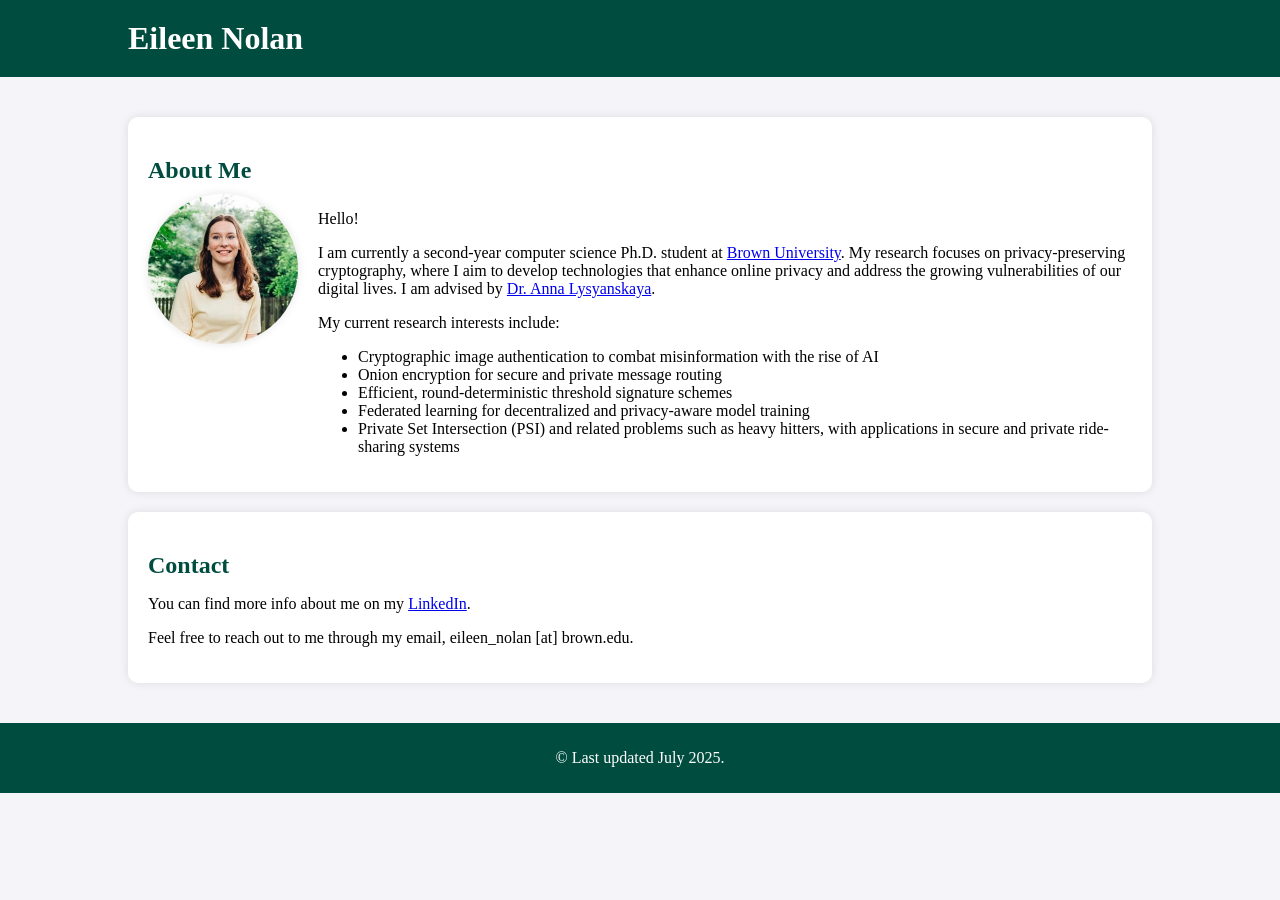
==== index.html @ 49d65c7b "made changes" ====
<!-- <!DOCTYPE html>
<html lang="en">
<head>
    <meta charset="UTF-8">
    <meta name="viewport" content="width=device-width, initial-scale=1.0">
    <title>Eileen Nolan - PhD Student at Brown University</title>
    <style>
        body {
            font-family: 'Arial', sans-serif;
            margin: 0;
            padding: 0;
            background-color: #f4f4f9;
            color: #333;
        }
        header {
            background-color: #2a2a72;
            color: #fff;
            padding: 20px;
            text-align: center;
        }
        .container {
            width: 80%;
            margin: auto;
            overflow: hidden;
        }
        .content {
            padding: 20px;
            background: #fff;
            margin-top: 20px;
            box-shadow: 0 0 10px rgba(0, 0, 0, 0.1);
            text-align: center;
        }
        .profile-pic {
            display: block;
            margin: 0 auto 20px auto;
            border-radius: 50%;
            width: 150px;
            height: 150px;
            object-fit: cover;
            box-shadow: 0 0 10px rgba(0, 0, 0, 0.1);
        }
        h1, h2, h3 {
            color: #2a2a72;
        }
        footer {
            background-color: #2a2a72;
            color: #fff;
            text-align: center;
            padding: 10px 0;
            margin-top: 20px;
        }
        .highlight {
            color: #e63946;
        }
        .text-left {
            text-align: left;
        }
    </style>
</head>
<body>
    <header>
        <div class="container">
            <h1>Welcome to My Personal Website</h1>
            <p>Eileen Nolan - PhD Student at Brown University</p>
        </div>
    </header>
    <div class="container">
        <div class="content">
            <img src="pink pic.jpg" alt="Eileen Nolan" class="profile-pic">
            <h2>About Me</h2>
            <div class="text-left">
                <p>Hello! I am <span class="highlight">Eileen Nolan</span>, a PhD student at Brown University. My research focuses on federated learning & privacy-preserving cryptography.</p>
                <h2>Research Interests</h2>
                <ul>
                    <li>Cryptography</li>
                    <li>Federated Learning (FL)</li>
                    <li>Privacy-Preserving Cryptography/FL</li>
                    <li>Data Privacy</li>
                    <li>Machine Learning Robustness</li>
                </ul>
                <h2>Contact</h2>
                <p>Feel free to reach out to me at: <a href="mailto:firstname_last@brown.edu">firstname_last@brown.edu</a></p>
            </div>
        </div>
    </div>
    <footer>
        <p>&copy; Last updated June 2024.</p>
    </footer>
</body>
</html> -->


<!-- <!DOCTYPE html>
<html lang="en">
<head>
    <meta charset="UTF-8">
    <meta name="viewport" content="width=device-width, initial-scale=1.0">
    <title>Eileen Nolan - PhD Student at Brown University</title>
    <style>
        body {
            font-family: 'Arial', sans-serif;
            margin: 0;
            padding: 0;
            background-color: #f4f4f9;
            color: #333;
        }
        header {
            background-color: #2a2a72;
            color: #fff;
            padding: 20px;
            text-align: center;
        }
        .container {
            width: 80%;
            margin: 40px auto;
            overflow: hidden;
        }
        .profile-header {
            text-align: center;
            margin-bottom: 20px;
        }
        .profile-pic {
            display: block;
            margin: 0 auto;
            border-radius: 50%;
            width: 150px;
            height: 150px;
            object-fit: cover;
            box-shadow: 0 0 10px rgba(0, 0, 0, 0.1);
        }
        .content {
            padding: 20px;
            background: #fff;
            box-shadow: 0 0 10px rgba(0, 0, 0, 0.1);
            border-radius: 10px;
        }
        h1, h2, h3 {
            color: #2a2a72;
        }
        footer {
            background-color: #2a2a72;
            color: #fff;
            text-align: center;
            padding: 10px 0;
            margin-top: 20px;
        }
        .highlight {
            color: #e63946;
        }
        .card {
            background: #e1e5f2;
            border-radius: 10px;
            padding: 20px;
            margin: 20px 0;
        }
        .card h2 {
            color: #2a2a72;
        }
        .card ul {
            list-style-type: none;
            padding: 0;
        }
        .card ul li {
            background: #fff;
            margin: 10px 0;
            padding: 10px;
            border-radius: 5px;
            box-shadow: 0 0 5px rgba(0, 0, 0, 0.1);
        }
    </style>
</head>
<body>
    <header>
        <h1>Welcome to My Personal Website</h1>
        <p>Eileen Nolan - PhD Student at Brown University</p>
    </header>
    <div class="container">
        <div class="profile-header">
            <img src="pink pic.jpg" alt="Eileen Nolan" class="profile-pic">
        </div>
        <div class="content">
            <section class="card">
                <h2>About Me</h2>
                <p>Hello! I am <span class="highlight">Eileen Nolan</span>, a PhD student at Brown University. My research focuses on federated learning & privacy-preserving cryptography.</p>
            </section>
            <section class="card">
                <h2>Research Interests</h2>
                <ul>
                    <li>Cryptography</li>
                    <li>Federated Learning (FL)</li>
                    <li>Privacy-Preserving Cryptography/FL</li>
                    <li>Data Privacy</li>
                    <li>Machine Learning Robustness</li>
                </ul>
            </section>
            <section class="card">
                <h2>Contact</h2>
                <p>Feel free to reach out to me at: <a href="mailto:firstname_last@brown.edu">firstname_last@brown.edu</a></p>
            </section>
        </div>
    </div>
    <footer>
        <p>&copy; Last updated June 2024.</p>
    </footer>
</body>
</html> -->

<!-- <!DOCTYPE html>
<html lang="en">
<head>
    <meta charset="UTF-8">
    <meta name="viewport" content="width=device-width, initial-scale=1.0">
    <title>Eileen Nolan</title>
    <style>
        body {
            font-family: 'Georgia', serif;
            margin: 0;
            padding: 0;
            background-color: #f4f4f9;
            color: #000;
        }
        header {
            background-color: #004d40;
            color: #fff;
            padding: 20px 20px;
            text-align: center;
        }
        header h1 {
            margin: 0;
        }
        .container {
            width: 80%;
            margin: 40px auto;
        }
        .profile-pic {
            float: left;
            margin-right: 20px;
            border-radius: 50%;
            width: 150px;
            height: 150px;
            object-fit: cover;
            box-shadow: 0 0 10px rgba(0, 0, 0, 0.1);
        }
        .content {
            background: #fff;
            padding: 20px;
            box-shadow: 0 0 10px rgba(0, 0, 0, 0.1);
            border-radius: 10px;
            margin-bottom: 20px;
            overflow: auto;
        }
        .content h2 {
            color: #004d40;
            margin-bottom: 10px;
        }
        footer {
            background-color: #004d40;
            color: #fff;
            text-align: center;
            padding: 10px 20px;
        }
        .highlight {
            color: #d32f2f;
        }
    </style>
</head>
<body>
    <header>
        <h1>Eileen Nolan</h1>
    </header>
    <div class="container">
        <div class="content">
            <section>
                <h2>About Me</h2>
                <img src="pink pic.jpg" alt="Eileen Nolan" class="profile-pic">
                <p>Hello! I am currently working at <a href="https://www.brown.edu/" target="_blank"> Brown University</a> as a Research Assistant and will be starting my PhD at Brown in the Fall. My research focuses on privacy-preserving cryptography, where I aim to work on projects that enhance our online privacy and address the growing vulnerability of our online lives. I am currently being co-advised by <a href="https://cs.brown.edu/people/alysyans/" target="_blank">Dr. Anna Lysyanskaya</a> and <a href="https://sites.google.com/view/peihanmiao/home" target="_blank">Dr. Peihan Miao.</a></p>
                <p>I hold a B.Sc. in Computer Science from <a href="https://www.gmu.edu/" target="_blank"> George Mason University</a>. During my undergraduate studies, I had the opportunity to intern at <a href="https://twosixtech.com/" target="_blank"> Two Six Technologies</a> and <a href="https://www.fnal.gov" target="_blank"> Fermilab</a>, where I further developed my machine learning skills by working on several research projects.</p>
            </section>
        </div>
        <div class="content">
            <section>
                <h2>Publications</h2>
                <ul>
                    <li>Project: Benchmarking Neural Network Architectures for Strong Gravitational Lens Classification<br>
                        Poster Publication: <a href="https://www.osti.gov/biblio/1995270" target="_blank">https://www.osti.gov/biblio/1995270</a>
                    </li>
                </ul>
            </section>
        </div>
        <div class="content">
            <section>
                <h2>Contact</h2>
                <p>Feel free to reach out to me through my email, eileen_nolan [at] brown.edu, or <a href="https://www.linkedin.com/in/eileen20nolan/">LinkedIn</a>.</p>
            </section>
        </div>
    </div>
    <footer>
        <p>&copy; Last updated June 2024.</p>
    </footer>
</body>
</html> -->

<!DOCTYPE html>
<html lang="en">
<head>
    <meta charset="UTF-8">
    <meta name="viewport" content="width=device-width, initial-scale=1.0">
    <title>Eileen Nolan</title>
    <style>
        body {
            font-family: 'Georgia', serif;
            margin: 0;
            padding: 0;
            background-color: #f4f4f9;
            color: #000;
        }
        header {
            background-color: #004d40;
            color: #fff;
            padding: 20px;
            text-align: left;
            padding-left: 10%;
        }
        header h1 {
            margin: 0;
        }
        .container {
            width: 80%;
            margin: 40px auto;
        }
        .about-me {
        display: flex;
        align-items: flex-start;
        gap: 20px;
        }
        .about-me-text {
            flex: 1;
        }
        .profile-pic {
            border-radius: 50%;
            width: 150px;
            height: 150px;
            object-fit: cover;
            box-shadow: 0 0 10px rgba(0, 0, 0, 0.1);
            flex-shrink: 0; /* Prevent image from shrinking */
        }
        .content {
            background: #fff;
            padding: 20px;
            box-shadow: 0 0 10px rgba(0, 0, 0, 0.1);
            border-radius: 10px;
            margin-bottom: 20px;
            overflow: auto;
        }
        .content h2 {
            color: #004d40;
            margin-bottom: 10px;
        }
        footer {
            background-color: #004d40;
            color: #fff;
            text-align: center;
            padding: 10px 20px;
        }
        .highlight {
            color: #d32f2f;
        }
    </style>
</head>
<body>
    <header>
        <h1>Eileen Nolan</h1>
    </header>
    <div class="container">
        <div class="content">
            <section>
                <h2>About Me</h2>
                <div class="about-me">
                    <img src="pic2.jpg" alt="Eileen Nolan" class="profile-pic">
                    <div class="about-me-text">
                        <p>Hello!<p>

                        </p>I am currently a second-year computer science Ph.D. student at <a href="https://cs.brown.edu/degrees/doctoral/" target="_blank">Brown University</a>. My research focuses on privacy-preserving cryptography, where I aim to develop technologies that enhance online privacy and address the growing vulnerabilities of our digital lives. I am advised by <a href="https://cs.brown.edu/people/alysyans/" target="_blank">Dr. Anna Lysyanskaya</a>.</p>
                        <p>My current research interests include:</p>
                        <ul>
                            <li>Cryptographic image authentication to combat misinformation with the rise of AI</li>
                            <li>Onion encryption for secure and private message routing</li>
                            <li>Efficient, round-deterministic threshold signature schemes</li>
                            <li>Federated learning for decentralized and privacy-aware model training</li>
                            <li>Private Set Intersection (PSI) and related problems such as heavy hitters, with applications in secure and private ride-sharing systems</li>
                        </ul>
                    </div>
                </div>
            </section>
            
        </div>
        <!-- <div class="content">
            <section>
                <h2>Publications</h2>
                <ul>
                    <li>Project: Benchmarking Neural Network Architectures for Strong Gravitational Lens Classification<br>
                        Poster Publication: <a href="https://www.osti.gov/biblio/1995270" target="_blank">https://www.osti.gov/biblio/1995270</a>
                    </li>
                </ul>
            </section>
        </div> -->
        <div class="content">
            <section>
                <h2>Contact</h2>
                <p>You can find more info about me on my <a href="https://www.linkedin.com/in/eileen20nolan/">LinkedIn</a>. </p>
                <p>Feel free to reach out to me through my email, eileen_nolan [at] brown.edu.</p>
            </section>
        </div>
    </div>
    <footer>
        <p>&copy; Last updated July 2025.</p>
    </footer>
</body>
</html>
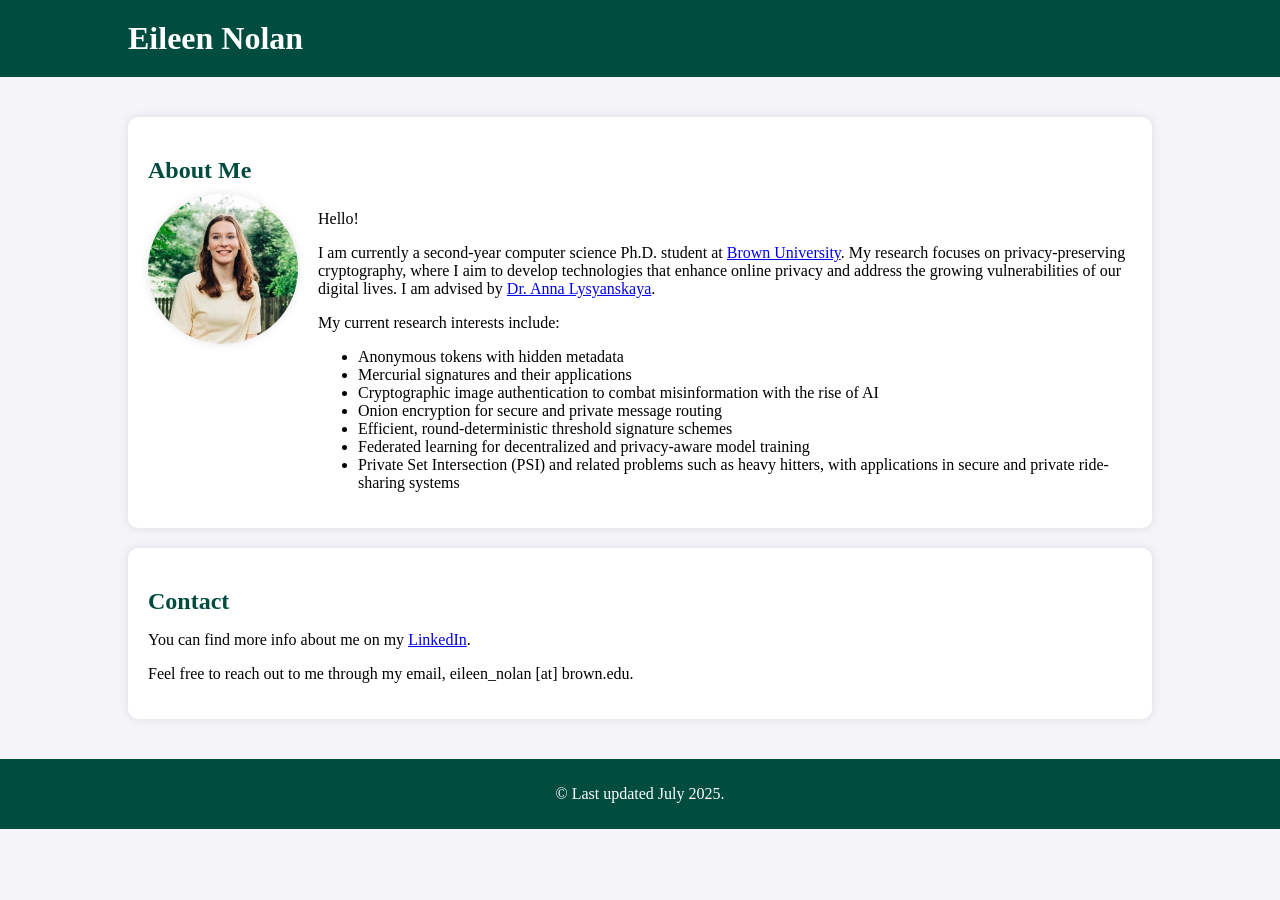
==== commit 2c64d42c: "Update index.html" ====
--- a/index.html
+++ b/index.html
@@ -1,305 +1,3 @@
-<!-- <!DOCTYPE html>
-<html lang="en">
-<head>
-    <meta charset="UTF-8">
-    <meta name="viewport" content="width=device-width, initial-scale=1.0">
-    <title>Eileen Nolan - PhD Student at Brown University</title>
-    <style>
-        body {
-            font-family: 'Arial', sans-serif;
-            margin: 0;
-            padding: 0;
-            background-color: #f4f4f9;
-            color: #333;
-        }
-        header {
-            background-color: #2a2a72;
-            color: #fff;
-            padding: 20px;
-            text-align: center;
-        }
-        .container {
-            width: 80%;
-            margin: auto;
-            overflow: hidden;
-        }
-        .content {
-            padding: 20px;
-            background: #fff;
-            margin-top: 20px;
-            box-shadow: 0 0 10px rgba(0, 0, 0, 0.1);
-            text-align: center;
-        }
-        .profile-pic {
-            display: block;
-            margin: 0 auto 20px auto;
-            border-radius: 50%;
-            width: 150px;
-            height: 150px;
-            object-fit: cover;
-            box-shadow: 0 0 10px rgba(0, 0, 0, 0.1);
-        }
-        h1, h2, h3 {
-            color: #2a2a72;
-        }
-        footer {
-            background-color: #2a2a72;
-            color: #fff;
-            text-align: center;
-            padding: 10px 0;
-            margin-top: 20px;
-        }
-        .highlight {
-            color: #e63946;
-        }
-        .text-left {
-            text-align: left;
-        }
-    </style>
-</head>
-<body>
-    <header>
-        <div class="container">
-            <h1>Welcome to My Personal Website</h1>
-            <p>Eileen Nolan - PhD Student at Brown University</p>
-        </div>
-    </header>
-    <div class="container">
-        <div class="content">
-            <img src="pink pic.jpg" alt="Eileen Nolan" class="profile-pic">
-            <h2>About Me</h2>
-            <div class="text-left">
-                <p>Hello! I am <span class="highlight">Eileen Nolan</span>, a PhD student at Brown University. My research focuses on federated learning & privacy-preserving cryptography.</p>
-                <h2>Research Interests</h2>
-                <ul>
-                    <li>Cryptography</li>
-                    <li>Federated Learning (FL)</li>
-                    <li>Privacy-Preserving Cryptography/FL</li>
-                    <li>Data Privacy</li>
-                    <li>Machine Learning Robustness</li>
-                </ul>
-                <h2>Contact</h2>
-                <p>Feel free to reach out to me at: <a href="mailto:firstname_last@brown.edu">firstname_last@brown.edu</a></p>
-            </div>
-        </div>
-    </div>
-    <footer>
-        <p>&copy; Last updated June 2024.</p>
-    </footer>
-</body>
-</html> -->
-
-
-<!-- <!DOCTYPE html>
-<html lang="en">
-<head>
-    <meta charset="UTF-8">
-    <meta name="viewport" content="width=device-width, initial-scale=1.0">
-    <title>Eileen Nolan - PhD Student at Brown University</title>
-    <style>
-        body {
-            font-family: 'Arial', sans-serif;
-            margin: 0;
-            padding: 0;
-            background-color: #f4f4f9;
-            color: #333;
-        }
-        header {
-            background-color: #2a2a72;
-            color: #fff;
-            padding: 20px;
-            text-align: center;
-        }
-        .container {
-            width: 80%;
-            margin: 40px auto;
-            overflow: hidden;
-        }
-        .profile-header {
-            text-align: center;
-            margin-bottom: 20px;
-        }
-        .profile-pic {
-            display: block;
-            margin: 0 auto;
-            border-radius: 50%;
-            width: 150px;
-            height: 150px;
-            object-fit: cover;
-            box-shadow: 0 0 10px rgba(0, 0, 0, 0.1);
-        }
-        .content {
-            padding: 20px;
-            background: #fff;
-            box-shadow: 0 0 10px rgba(0, 0, 0, 0.1);
-            border-radius: 10px;
-        }
-        h1, h2, h3 {
-            color: #2a2a72;
-        }
-        footer {
-            background-color: #2a2a72;
-            color: #fff;
-            text-align: center;
-            padding: 10px 0;
-            margin-top: 20px;
-        }
-        .highlight {
-            color: #e63946;
-        }
-        .card {
-            background: #e1e5f2;
-            border-radius: 10px;
-            padding: 20px;
-            margin: 20px 0;
-        }
-        .card h2 {
-            color: #2a2a72;
-        }
-        .card ul {
-            list-style-type: none;
-            padding: 0;
-        }
-        .card ul li {
-            background: #fff;
-            margin: 10px 0;
-            padding: 10px;
-            border-radius: 5px;
-            box-shadow: 0 0 5px rgba(0, 0, 0, 0.1);
-        }
-    </style>
-</head>
-<body>
-    <header>
-        <h1>Welcome to My Personal Website</h1>
-        <p>Eileen Nolan - PhD Student at Brown University</p>
-    </header>
-    <div class="container">
-        <div class="profile-header">
-            <img src="pink pic.jpg" alt="Eileen Nolan" class="profile-pic">
-        </div>
-        <div class="content">
-            <section class="card">
-                <h2>About Me</h2>
-                <p>Hello! I am <span class="highlight">Eileen Nolan</span>, a PhD student at Brown University. My research focuses on federated learning & privacy-preserving cryptography.</p>
-            </section>
-            <section class="card">
-                <h2>Research Interests</h2>
-                <ul>
-                    <li>Cryptography</li>
-                    <li>Federated Learning (FL)</li>
-                    <li>Privacy-Preserving Cryptography/FL</li>
-                    <li>Data Privacy</li>
-                    <li>Machine Learning Robustness</li>
-                </ul>
-            </section>
-            <section class="card">
-                <h2>Contact</h2>
-                <p>Feel free to reach out to me at: <a href="mailto:firstname_last@brown.edu">firstname_last@brown.edu</a></p>
-            </section>
-        </div>
-    </div>
-    <footer>
-        <p>&copy; Last updated June 2024.</p>
-    </footer>
-</body>
-</html> -->
-
-<!-- <!DOCTYPE html>
-<html lang="en">
-<head>
-    <meta charset="UTF-8">
-    <meta name="viewport" content="width=device-width, initial-scale=1.0">
-    <title>Eileen Nolan</title>
-    <style>
-        body {
-            font-family: 'Georgia', serif;
-            margin: 0;
-            padding: 0;
-            background-color: #f4f4f9;
-            color: #000;
-        }
-        header {
-            background-color: #004d40;
-            color: #fff;
-            padding: 20px 20px;
-            text-align: center;
-        }
-        header h1 {
-            margin: 0;
-        }
-        .container {
-            width: 80%;
-            margin: 40px auto;
-        }
-        .profile-pic {
-            float: left;
-            margin-right: 20px;
-            border-radius: 50%;
-            width: 150px;
-            height: 150px;
-            object-fit: cover;
-            box-shadow: 0 0 10px rgba(0, 0, 0, 0.1);
-        }
-        .content {
-            background: #fff;
-            padding: 20px;
-            box-shadow: 0 0 10px rgba(0, 0, 0, 0.1);
-            border-radius: 10px;
-            margin-bottom: 20px;
-            overflow: auto;
-        }
-        .content h2 {
-            color: #004d40;
-            margin-bottom: 10px;
-        }
-        footer {
-            background-color: #004d40;
-            color: #fff;
-            text-align: center;
-            padding: 10px 20px;
-        }
-        .highlight {
-            color: #d32f2f;
-        }
-    </style>
-</head>
-<body>
-    <header>
-        <h1>Eileen Nolan</h1>
-    </header>
-    <div class="container">
-        <div class="content">
-            <section>
-                <h2>About Me</h2>
-                <img src="pink pic.jpg" alt="Eileen Nolan" class="profile-pic">
-                <p>Hello! I am currently working at <a href="https://www.brown.edu/" target="_blank"> Brown University</a> as a Research Assistant and will be starting my PhD at Brown in the Fall. My research focuses on privacy-preserving cryptography, where I aim to work on projects that enhance our online privacy and address the growing vulnerability of our online lives. I am currently being co-advised by <a href="https://cs.brown.edu/people/alysyans/" target="_blank">Dr. Anna Lysyanskaya</a> and <a href="https://sites.google.com/view/peihanmiao/home" target="_blank">Dr. Peihan Miao.</a></p>
-                <p>I hold a B.Sc. in Computer Science from <a href="https://www.gmu.edu/" target="_blank"> George Mason University</a>. During my undergraduate studies, I had the opportunity to intern at <a href="https://twosixtech.com/" target="_blank"> Two Six Technologies</a> and <a href="https://www.fnal.gov" target="_blank"> Fermilab</a>, where I further developed my machine learning skills by working on several research projects.</p>
-            </section>
-        </div>
-        <div class="content">
-            <section>
-                <h2>Publications</h2>
-                <ul>
-                    <li>Project: Benchmarking Neural Network Architectures for Strong Gravitational Lens Classification<br>
-                        Poster Publication: <a href="https://www.osti.gov/biblio/1995270" target="_blank">https://www.osti.gov/biblio/1995270</a>
-                    </li>
-                </ul>
-            </section>
-        </div>
-        <div class="content">
-            <section>
-                <h2>Contact</h2>
-                <p>Feel free to reach out to me through my email, eileen_nolan [at] brown.edu, or <a href="https://www.linkedin.com/in/eileen20nolan/">LinkedIn</a>.</p>
-            </section>
-        </div>
-    </div>
-    <footer>
-        <p>&copy; Last updated June 2024.</p>
-    </footer>
-</body>
-</html> -->
-
 <!DOCTYPE html>
 <html lang="en">
 <head>
@@ -342,7 +40,7 @@
             height: 150px;
             object-fit: cover;
             box-shadow: 0 0 10px rgba(0, 0, 0, 0.1);
-            flex-shrink: 0; /* Prevent image from shrinking */
+            flex-shrink: 0;
         }
         .content {
             background: #fff;
@@ -383,6 +81,8 @@
                         </p>I am currently a second-year computer science Ph.D. student at <a href="https://cs.brown.edu/degrees/doctoral/" target="_blank">Brown University</a>. My research focuses on privacy-preserving cryptography, where I aim to develop technologies that enhance online privacy and address the growing vulnerabilities of our digital lives. I am advised by <a href="https://cs.brown.edu/people/alysyans/" target="_blank">Dr. Anna Lysyanskaya</a>.</p>
                         <p>My current research interests include:</p>
                         <ul>
+                            <li>Anonymous tokens with hidden metadata </li>
+                            <li>Mercurial signatures and their applications</li>
                             <li>Cryptographic image authentication to combat misinformation with the rise of AI</li>
                             <li>Onion encryption for secure and private message routing</li>
                             <li>Efficient, round-deterministic threshold signature schemes</li>
@@ -394,16 +94,6 @@
             </section>
             
         </div>
-        <!-- <div class="content">
-            <section>
-                <h2>Publications</h2>
-                <ul>
-                    <li>Project: Benchmarking Neural Network Architectures for Strong Gravitational Lens Classification<br>
-                        Poster Publication: <a href="https://www.osti.gov/biblio/1995270" target="_blank">https://www.osti.gov/biblio/1995270</a>
-                    </li>
-                </ul>
-            </section>
-        </div> -->
         <div class="content">
             <section>
                 <h2>Contact</h2>
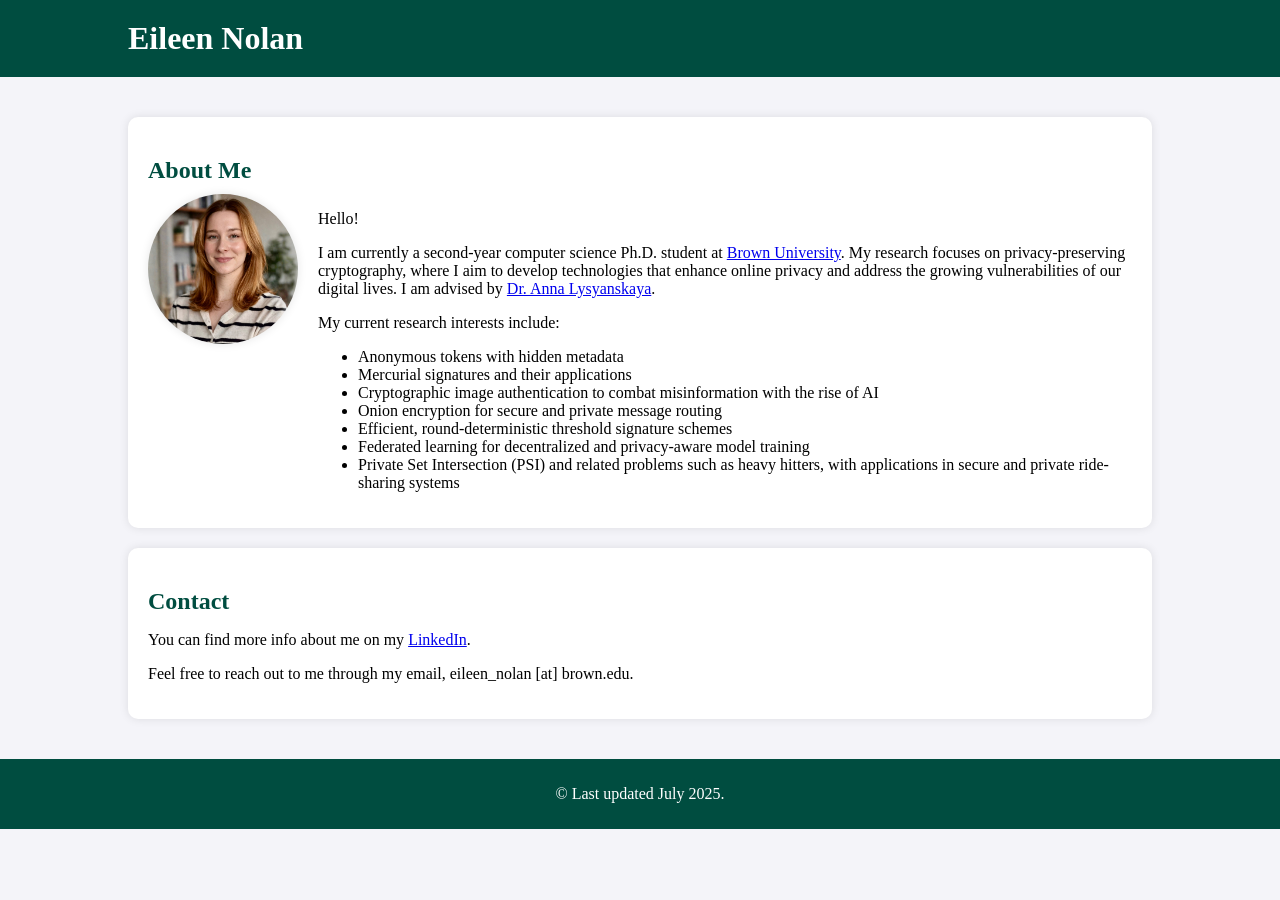
==== commit 5d5980fb: "Update index.html" ====
--- a/index.html
+++ b/index.html
@@ -74,7 +74,7 @@
             <section>
                 <h2>About Me</h2>
                 <div class="about-me">
-                    <img src="pic2.jpg" alt="Eileen Nolan" class="profile-pic">
+                    <img src="profile.jpeg" alt="Eileen Nolan" class="profile-pic">
                     <div class="about-me-text">
                         <p>Hello!<p>
 
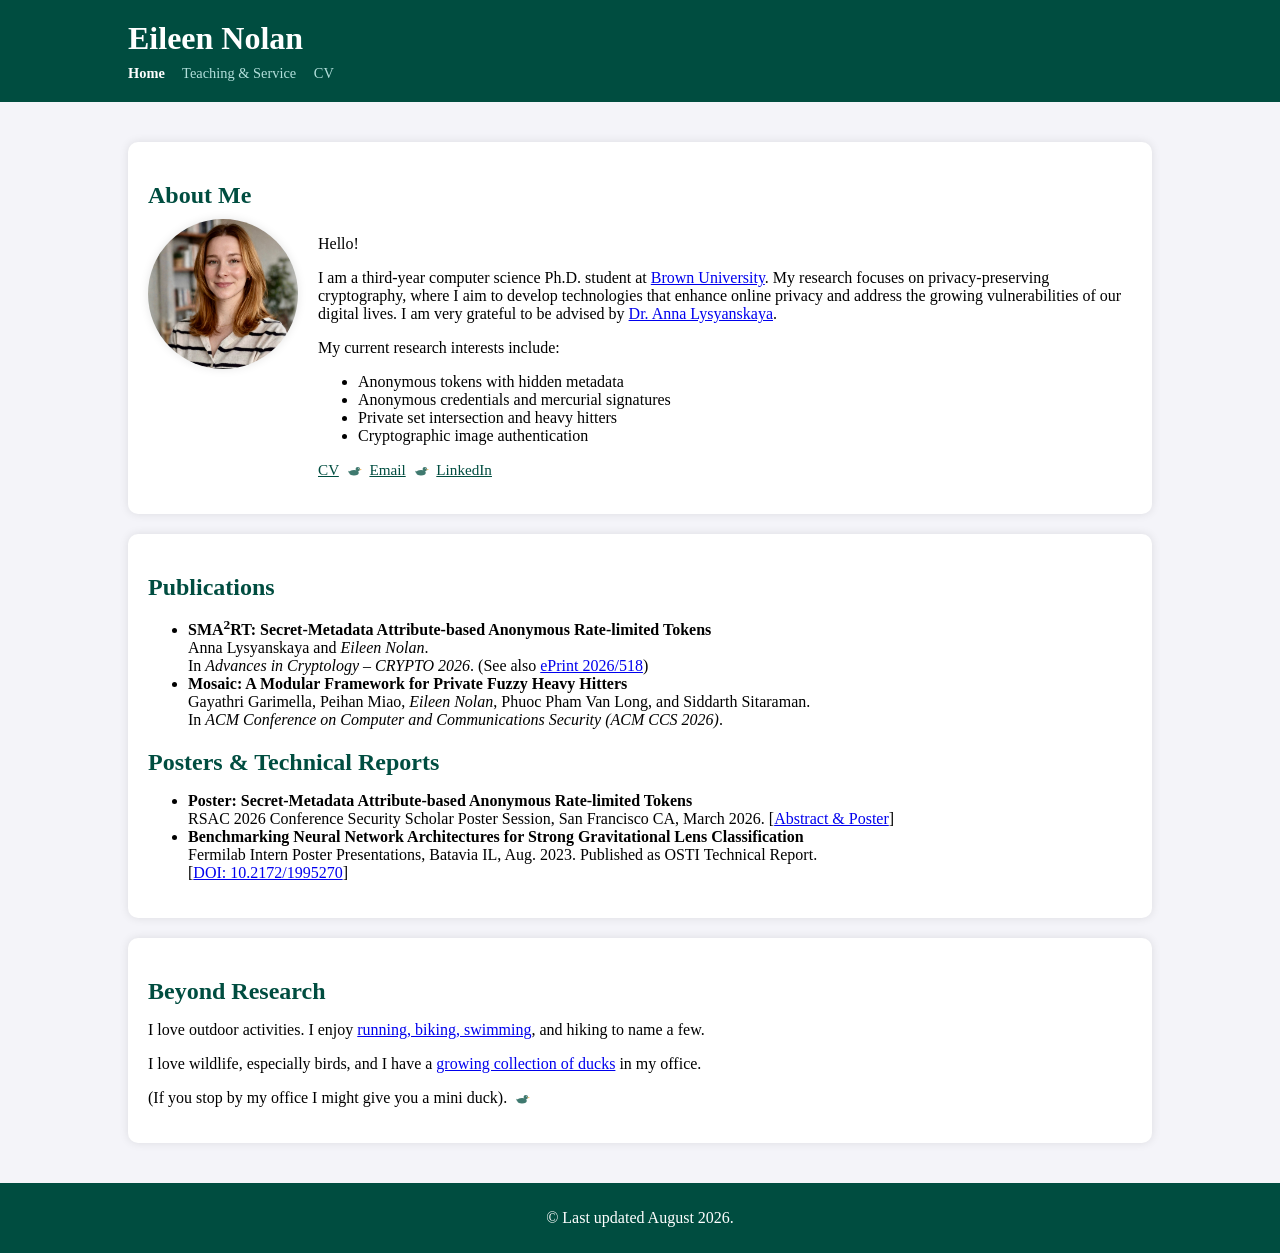
==== commit 08421e87: "Add files via upload" ====
--- a/index.html
+++ b/index.html
@@ -4,70 +4,17 @@
     <meta charset="UTF-8">
     <meta name="viewport" content="width=device-width, initial-scale=1.0">
     <title>Eileen Nolan</title>
-    <style>
-        body {
-            font-family: 'Georgia', serif;
-            margin: 0;
-            padding: 0;
-            background-color: #f4f4f9;
-            color: #000;
-        }
-        header {
-            background-color: #004d40;
-            color: #fff;
-            padding: 20px;
-            text-align: left;
-            padding-left: 10%;
-        }
-        header h1 {
-            margin: 0;
-        }
-        .container {
-            width: 80%;
-            margin: 40px auto;
-        }
-        .about-me {
-        display: flex;
-        align-items: flex-start;
-        gap: 20px;
-        }
-        .about-me-text {
-            flex: 1;
-        }
-        .profile-pic {
-            border-radius: 50%;
-            width: 150px;
-            height: 150px;
-            object-fit: cover;
-            box-shadow: 0 0 10px rgba(0, 0, 0, 0.1);
-            flex-shrink: 0;
-        }
-        .content {
-            background: #fff;
-            padding: 20px;
-            box-shadow: 0 0 10px rgba(0, 0, 0, 0.1);
-            border-radius: 10px;
-            margin-bottom: 20px;
-            overflow: auto;
-        }
-        .content h2 {
-            color: #004d40;
-            margin-bottom: 10px;
-        }
-        footer {
-            background-color: #004d40;
-            color: #fff;
-            text-align: center;
-            padding: 10px 20px;
-        }
-        .highlight {
-            color: #d32f2f;
-        }
-    </style>
+    <link rel="icon" href="duck.svg" type="image/svg+xml">
+    <link rel="stylesheet" href="style.css">
 </head>
 <body>
     <header>
         <h1>Eileen Nolan</h1>
+        <nav>
+            <a href="index.html" class="current">Home</a>
+            <a href="teaching.html">Teaching &amp; Service</a>
+            <a href="cv.pdf">CV</a>
+        </nav>
     </header>
     <div class="container">
         <div class="content">
@@ -76,34 +23,75 @@
                 <div class="about-me">
                     <img src="profile.jpeg" alt="Eileen Nolan" class="profile-pic">
                     <div class="about-me-text">
-                        <p>Hello!<p>
-
-                        </p>I am currently a second-year computer science Ph.D. student at <a href="https://cs.brown.edu/degrees/doctoral/" target="_blank">Brown University</a>. My research focuses on privacy-preserving cryptography, where I aim to develop technologies that enhance online privacy and address the growing vulnerabilities of our digital lives. I am advised by <a href="https://cs.brown.edu/people/alysyans/" target="_blank">Dr. Anna Lysyanskaya</a>.</p>
+                        <p>Hello!</p>
+                        <p>I am a third-year computer science Ph.D. student at <a href="https://cs.brown.edu/degrees/doctoral/" target="_blank">Brown University</a>. My research focuses on privacy-preserving cryptography, where I aim to develop technologies that enhance online privacy and address the growing vulnerabilities of our digital lives. I am very grateful to be advised by <a href="https://cs.brown.edu/people/alysyans/" target="_blank">Dr. Anna Lysyanskaya</a>.</p>
                         <p>My current research interests include:</p>
                         <ul>
-                            <li>Anonymous tokens with hidden metadata </li>
-                            <li>Mercurial signatures and their applications</li>
-                            <li>Cryptographic image authentication to combat misinformation with the rise of AI</li>
-                            <li>Onion encryption for secure and private message routing</li>
-                            <li>Efficient, round-deterministic threshold signature schemes</li>
-                            <li>Federated learning for decentralized and privacy-aware model training</li>
-                            <li>Private Set Intersection (PSI) and related problems such as heavy hitters, with applications in secure and private ride-sharing systems</li>
+                            <li>Anonymous tokens with hidden metadata</li>
+                            <li>Anonymous credentials and mercurial signatures</li>
+                            <li>Private set intersection and heavy hitters</li>
+                            <li>Cryptographic image authentication</li>
                         </ul>
+                        <p class="links">
+                            <a href="cv.pdf">CV</a>
+                            <img src="duck.svg" class="duck-sep" alt="">
+                            <a href="mailto:eileen_nolan@brown.edu">Email</a>
+                            <img src="duck.svg" class="duck-sep" alt="">
+                            <a href="https://www.linkedin.com/in/eileen20nolan/" target="_blank">LinkedIn</a>
+                            <!-- To add another link, copy one duck-sep image and one anchor:
+                            <img src="duck.svg" class="duck-sep" alt="">
+                            <a href="YOUR_SCHOLAR_URL" target="_blank">Google Scholar</a>
+                            -->
+                        </p>
                     </div>
                 </div>
             </section>
-            
         </div>
+
         <div class="content">
             <section>
-                <h2>Contact</h2>
-                <p>You can find more info about me on my <a href="https://www.linkedin.com/in/eileen20nolan/">LinkedIn</a>. </p>
-                <p>Feel free to reach out to me through my email, eileen_nolan [at] brown.edu.</p>
+                <h2>Publications</h2>
+                <ul>
+                    <li>
+                        <strong>SMA<sup>2</sup>RT: Secret-Metadata Attribute-based Anonymous Rate-limited Tokens</strong><br>
+                        Anna Lysyanskaya and <em>Eileen Nolan</em>.<br>
+                        In <em>Advances in Cryptology – CRYPTO 2026</em>. (See also <a href="https://eprint.iacr.org/2026/518" target="_blank">ePrint 2026/518</a>)
+                    </li>
+                    <li>
+                        <strong>Mosaic: A Modular Framework for Private Fuzzy Heavy Hitters</strong><br>
+                        Gayathri Garimella, Peihan Miao, <em>Eileen Nolan</em>, Phuoc Pham Van Long, and Siddarth Sitaraman.<br>
+                        In <em>ACM Conference on Computer and Communications Security (ACM CCS 2026)</em>.
+                    </li>
+                </ul>
+
+                <h2>Posters &amp; Technical Reports</h2>
+                <ul>
+                    <li>
+                        <strong>Poster: Secret-Metadata Attribute-based Anonymous Rate-limited Tokens</strong><br>
+                        RSAC 2026 Conference Security Scholar Poster Session, San Francisco CA, March 2026.
+                        [<a href="https://www.rsaconference.com/rsac-programs/security-scholar/poster-boards" target="_blank">Abstract &amp; Poster</a>]
+                    </li>
+                    <li>
+                        <strong>Benchmarking Neural Network Architectures for Strong Gravitational Lens Classification</strong><br>
+                        Fermilab Intern Poster Presentations, Batavia IL, Aug. 2023. Published as OSTI Technical Report.<br>
+                        [<a href="https://doi.org/10.2172/1995270" target="_blank">DOI: 10.2172/1995270</a>]
+                    </li>
+                </ul>
+            </section>
+        </div>
+
+        <div class="content">
+            <section>
+                <h2>Beyond Research</h2>
+                <p>I love outdoor activities. I enjoy <a href="ironman_awards.jpg" target="_blank">running, biking, swimming</a>, and hiking to name a few.</p>
+                <p>I love wildlife, especially birds, and I have a <a href="ducks.jpg" target="_blank">growing collection of ducks</a> in my office.</p>
+                <p>(If you stop by my office I might give you a mini duck). <img src="duck.svg" class="duck-sep" alt="">
+                </p>
             </section>
         </div>
     </div>
     <footer>
-        <p>&copy; Last updated July 2025.</p>
+        <p>&copy; Last updated August 2026.</p>
     </footer>
 </body>
-</html>
+</html>
--- a/style.css
+++ b/style.css
@@ -0,0 +1,161 @@
+body {
+    font-family: 'Georgia', serif;
+    margin: 0;
+    padding: 0;
+    background-color: #f4f4f9;
+    color: #000;
+}
+header {
+    background-color: #004d40;
+    color: #fff;
+    padding: 20px;
+    text-align: left;
+    padding-left: 10%;
+}
+header h1 {
+    margin: 0;
+    display: flex;
+    align-items: center;
+    gap: 12px;
+}
+header h1 .duck {
+    width: 38px;
+    height: auto;
+    flex-shrink: 0;
+}
+nav {
+    margin-top: 8px;
+    font-size: 0.9em;
+}
+nav a {
+    color: #b2dfdb;
+    text-decoration: none;
+    margin-right: 14px;
+}
+nav a:hover {
+    text-decoration: underline;
+}
+nav a.current {
+    color: #fff;
+    font-weight: bold;
+}
+.container {
+    width: 80%;
+    margin: 40px auto;
+}
+.about-me {
+    display: flex;
+    align-items: flex-start;
+    gap: 20px;
+}
+.about-me-text {
+    flex: 1;
+}
+.profile-pic {
+    border-radius: 50%;
+    width: 150px;
+    height: 150px;
+    object-fit: cover;
+    box-shadow: 0 0 10px rgba(0, 0, 0, 0.1);
+    flex-shrink: 0;
+}
+.content {
+    background: #fff;
+    padding: 20px;
+    box-shadow: 0 0 10px rgba(0, 0, 0, 0.1);
+    border-radius: 10px;
+    margin-bottom: 20px;
+    overflow: auto;
+}
+.content h2 {
+    color: #004d40;
+    margin-bottom: 10px;
+}
+.links {
+    margin-top: 14px;
+    font-size: 0.95em;
+}
+.links a {
+    color: #004d40;
+}
+.entry-date {
+    color: #555;
+    font-size: 0.9em;
+}
+.photo {
+    max-width: 400px;
+    width: 100%;
+    height: auto;
+    border-radius: 6px;
+    margin-top: 10px;
+}
+
+/* two photos side by side, stacking on narrow screens */
+.photo-row {
+    display: flex;
+    flex-wrap: wrap;
+    gap: 16px;
+    margin-top: 12px;
+}
+.photo-row img {
+    flex: 1 1 260px;
+    max-width: 340px;
+    width: 100%;
+    height: auto;
+    border-radius: 6px;
+}
+
+/* small duck used as a separator in the links line */
+.duck-sep {
+    width: 15px;
+    height: auto;
+    vertical-align: -2px;
+    margin: 0 4px;
+    opacity: 0.75;
+}
+footer {
+    background-color: #004d40;
+    color: #fff;
+    text-align: center;
+    padding: 10px 20px;
+}
+.highlight {
+    color: #e8a33d;
+}
+
+/* duck bullets — used on the research interests list */
+ul.ducks {
+    list-style: none;
+    padding-left: 0;
+}
+ul.ducks li {
+    position: relative;
+    padding-left: 30px;
+    margin-bottom: 6px;
+}
+ul.ducks li::before {
+    content: "";
+    position: absolute;
+    left: 0;
+    top: 0.28em;
+    width: 20px;
+    height: 18px;
+    background-repeat: no-repeat;
+    background-size: contain;
+    background-image: url("duck.svg");
+}
+
+@media (max-width: 700px) {
+    .container {
+        width: 90%;
+        margin: 20px auto;
+    }
+    header {
+        padding-left: 5%;
+    }
+    .about-me {
+        flex-direction: column;
+        align-items: center;
+        text-align: left;
+    }
+}
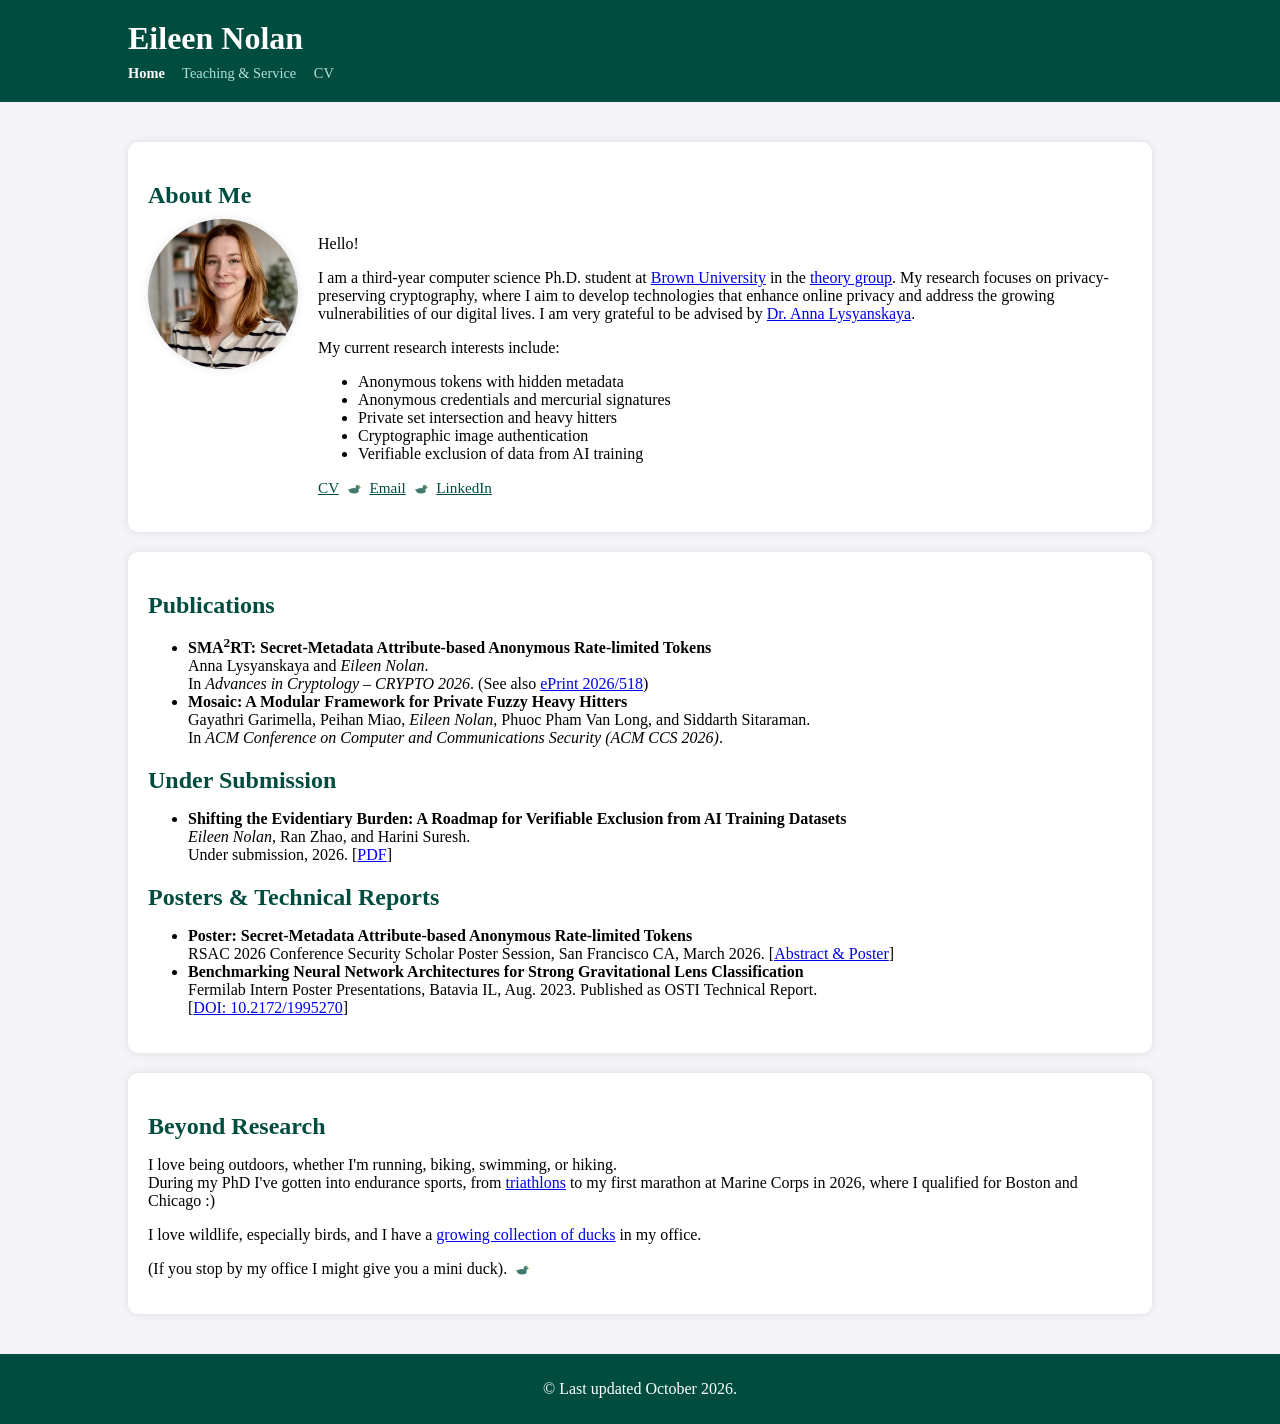
==== commit 48757baa: "Updates" ====
--- a/index.html
+++ b/index.html
@@ -24,13 +24,16 @@
                     <img src="profile.jpeg" alt="Eileen Nolan" class="profile-pic">
                     <div class="about-me-text">
                         <p>Hello!</p>
-                        <p>I am a third-year computer science Ph.D. student at <a href="https://cs.brown.edu/degrees/doctoral/" target="_blank">Brown University</a>. My research focuses on privacy-preserving cryptography, where I aim to develop technologies that enhance online privacy and address the growing vulnerabilities of our digital lives. I am very grateful to be advised by <a href="https://cs.brown.edu/people/alysyans/" target="_blank">Dr. Anna Lysyanskaya</a>.</p>
+                        <p>I am a third-year computer science Ph.D. student at <a href="https://cs.brown.edu/degrees/doctoral/" target="_blank">Brown University</a> in the <a href="https://cs.brown.edu/research/cs-theory-group/" target="_blank">theory group</a>. My research focuses on privacy-preserving cryptography,
+                           where I aim to develop technologies that enhance online privacy and address the growing vulnerabilities of our digital lives.
+                           I am very grateful to be advised by <a href="https://cs.brown.edu/people/alysyans/" target="_blank">Dr. Anna Lysyanskaya</a>.</p>
                         <p>My current research interests include:</p>
                         <ul>
                             <li>Anonymous tokens with hidden metadata</li>
                             <li>Anonymous credentials and mercurial signatures</li>
                             <li>Private set intersection and heavy hitters</li>
                             <li>Cryptographic image authentication</li>
+                            <li>Verifiable exclusion of data from AI training</li>
                         </ul>
                         <p class="links">
                             <a href="cv.pdf">CV</a>
@@ -38,10 +41,6 @@
                             <a href="mailto:eileen_nolan@brown.edu">Email</a>
                             <img src="duck.svg" class="duck-sep" alt="">
                             <a href="https://www.linkedin.com/in/eileen20nolan/" target="_blank">LinkedIn</a>
-                            <!-- To add another link, copy one duck-sep image and one anchor:
-                            <img src="duck.svg" class="duck-sep" alt="">
-                            <a href="YOUR_SCHOLAR_URL" target="_blank">Google Scholar</a>
-                            -->
                         </p>
                     </div>
                 </div>
@@ -64,6 +63,15 @@
                     </li>
                 </ul>
 
+                <h2>Under Submission</h2>
+                <ul>
+                    <li>
+                        <strong>Shifting the Evidentiary Burden: A Roadmap for Verifiable Exclusion from AI Training Datasets</strong><br>
+                        <em>Eileen Nolan</em>, Ran Zhao, and Harini Suresh.<br>
+                        Under submission, 2026. [<a href="FENCE.pdf" target="_blank">PDF</a>]
+                    </li>
+                </ul>
+
                 <h2>Posters &amp; Technical Reports</h2>
                 <ul>
                     <li>
@@ -83,7 +91,8 @@
         <div class="content">
             <section>
                 <h2>Beyond Research</h2>
-                <p>I love outdoor activities. I enjoy <a href="ironman_awards.jpg" target="_blank">running, biking, swimming</a>, and hiking to name a few.</p>
+                <p>I love being outdoors, whether I'm running, biking, swimming, or hiking.<br>
+                During my PhD I've gotten into endurance sports, from <a href="ironman_awards.jpg" target="_blank">triathlons</a> to my first marathon at Marine Corps in 2026, where I qualified for Boston and Chicago :)</p>
                 <p>I love wildlife, especially birds, and I have a <a href="ducks.jpg" target="_blank">growing collection of ducks</a> in my office.</p>
                 <p>(If you stop by my office I might give you a mini duck). <img src="duck.svg" class="duck-sep" alt="">
                 </p>
@@ -91,7 +100,7 @@
         </div>
     </div>
     <footer>
-        <p>&copy; Last updated August 2026.</p>
+        <p>&copy; Last updated October 2026.</p>
     </footer>
 </body>
-</html>+</html>
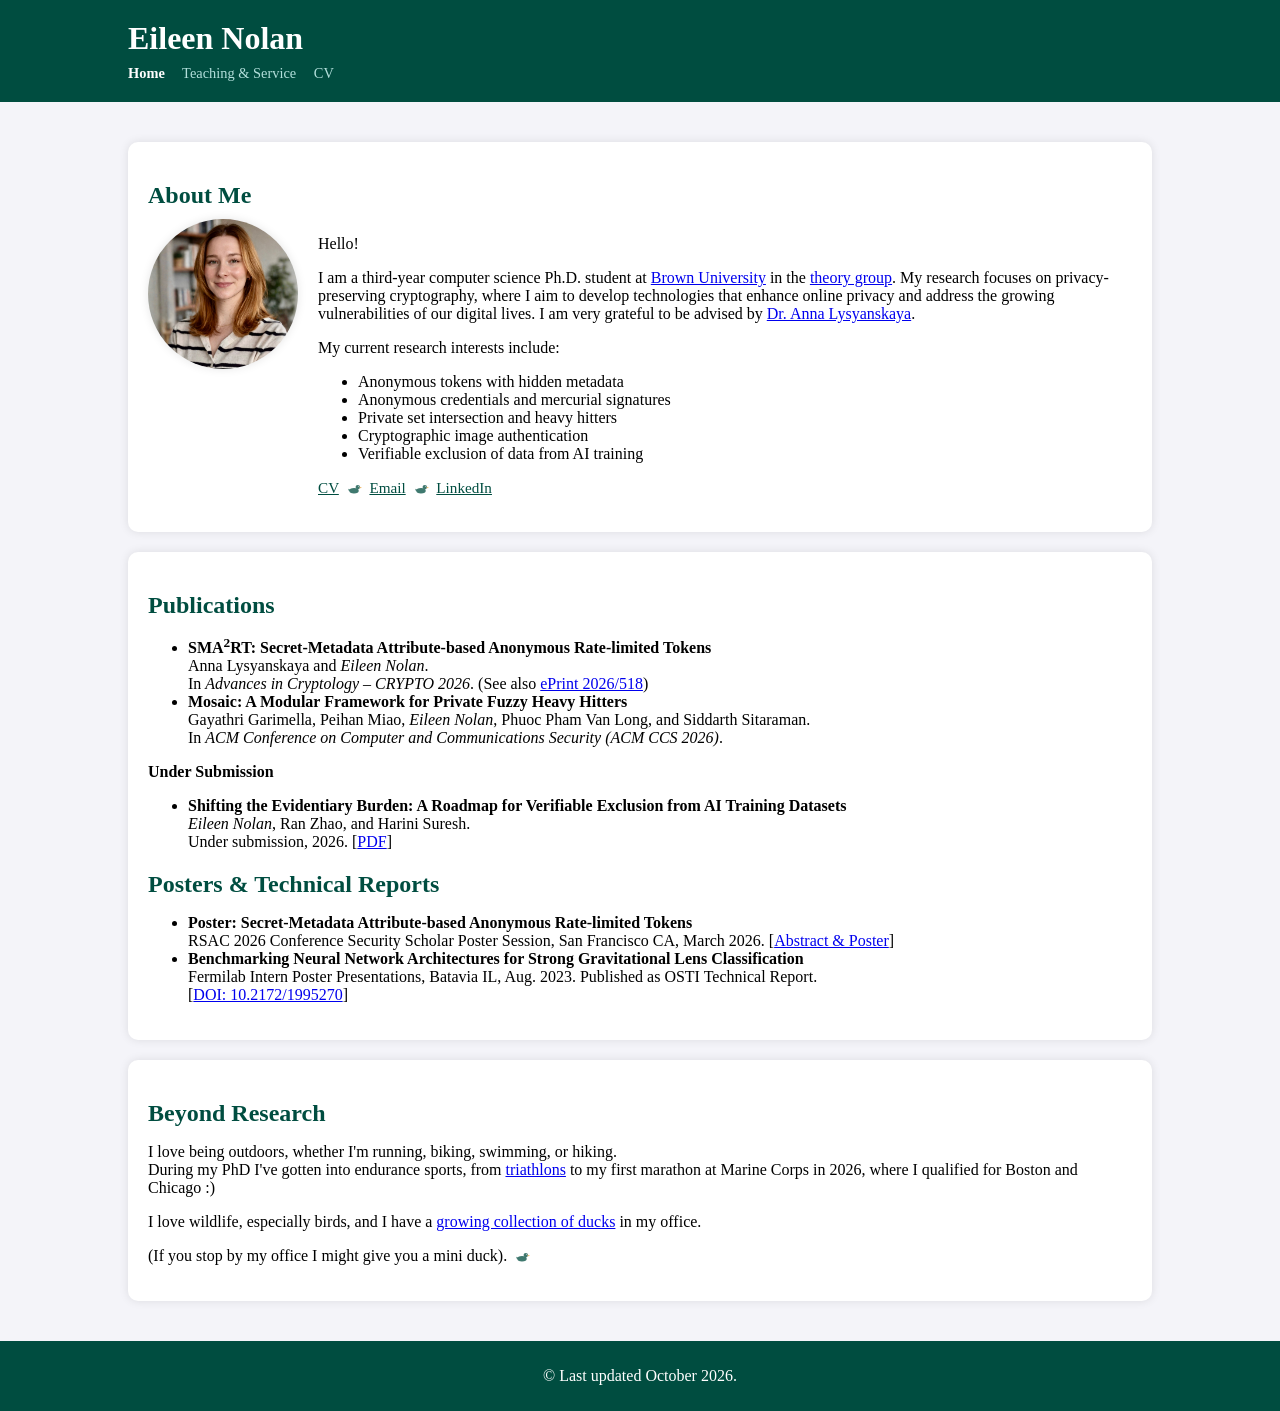
==== commit 6363214e: "updates" ====
--- a/index.html
+++ b/index.html
@@ -63,7 +63,7 @@
                     </li>
                 </ul>
 
-                <h2>Under Submission</h2>
+                <p><strong>Under Submission</strong></p>
                 <ul>
                     <li>
                         <strong>Shifting the Evidentiary Burden: A Roadmap for Verifiable Exclusion from AI Training Datasets</strong><br>
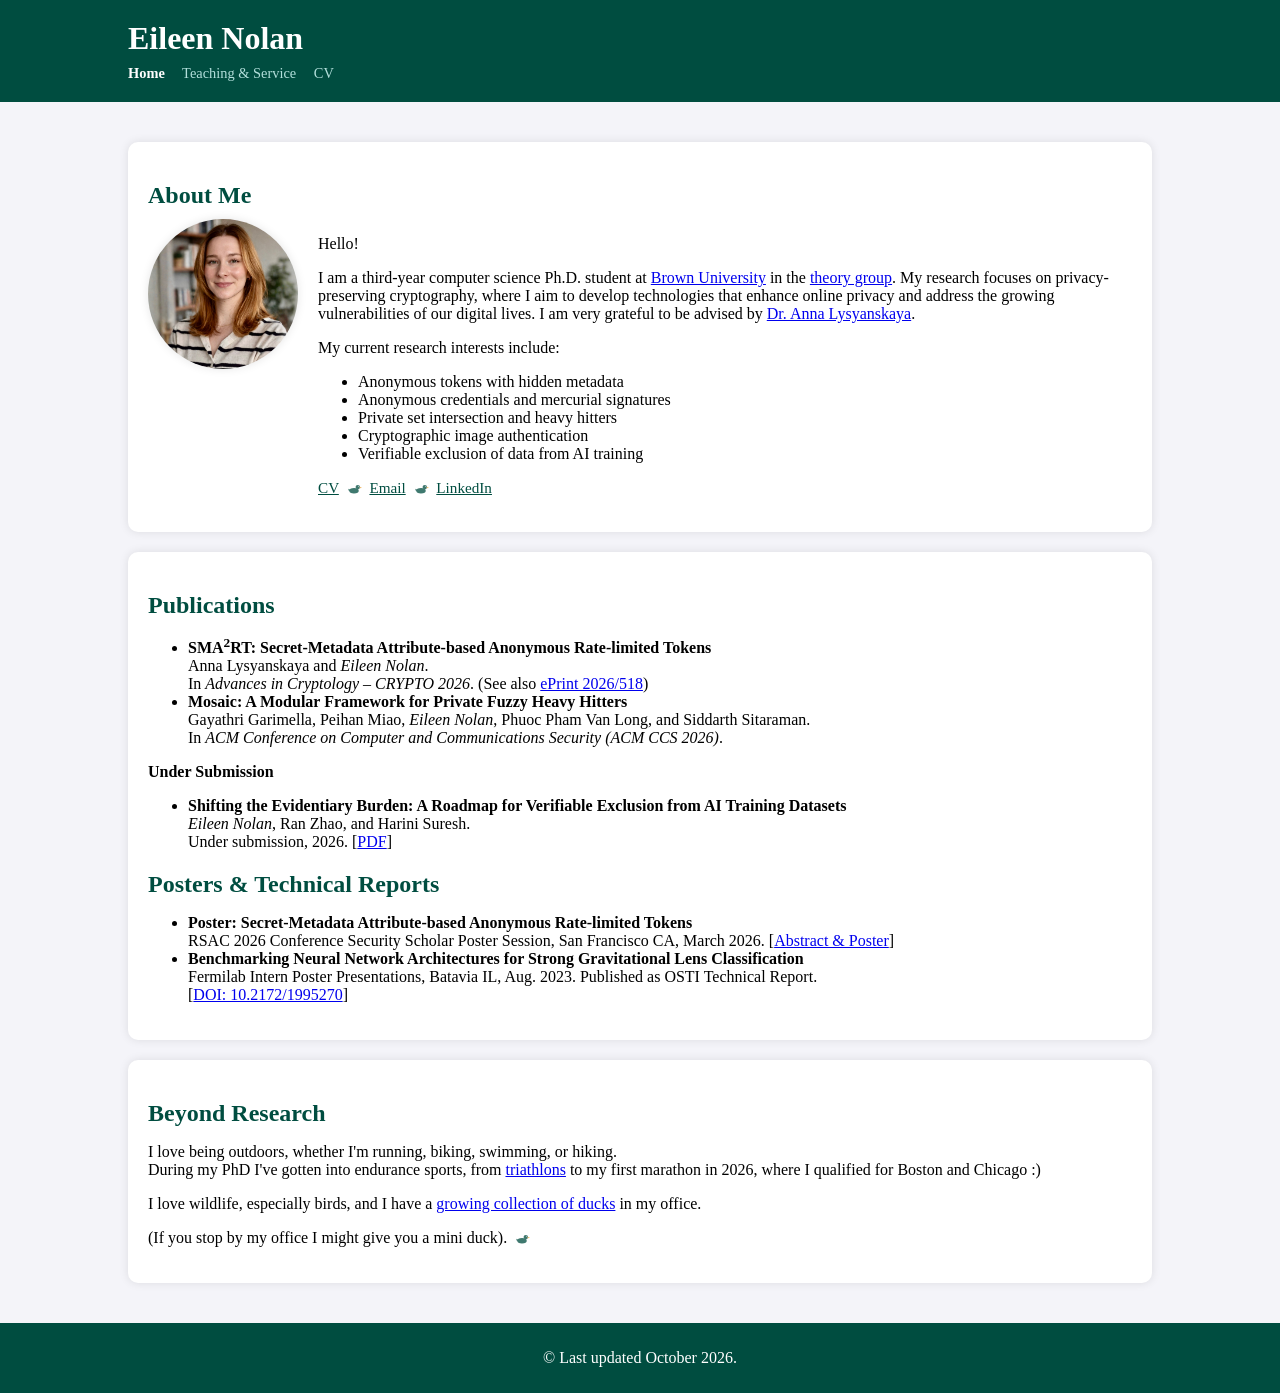
==== commit 01e58624: "update" ====
--- a/index.html
+++ b/index.html
@@ -92,7 +92,7 @@
             <section>
                 <h2>Beyond Research</h2>
                 <p>I love being outdoors, whether I'm running, biking, swimming, or hiking.<br>
-                During my PhD I've gotten into endurance sports, from <a href="ironman_awards.jpg" target="_blank">triathlons</a> to my first marathon at Marine Corps in 2026, where I qualified for Boston and Chicago :)</p>
+                During my PhD I've gotten into endurance sports, from <a href="ironman_awards.jpg" target="_blank">triathlons</a> to my first marathon in 2026, where I qualified for Boston and Chicago :)</p>
                 <p>I love wildlife, especially birds, and I have a <a href="ducks.jpg" target="_blank">growing collection of ducks</a> in my office.</p>
                 <p>(If you stop by my office I might give you a mini duck). <img src="duck.svg" class="duck-sep" alt="">
                 </p>
